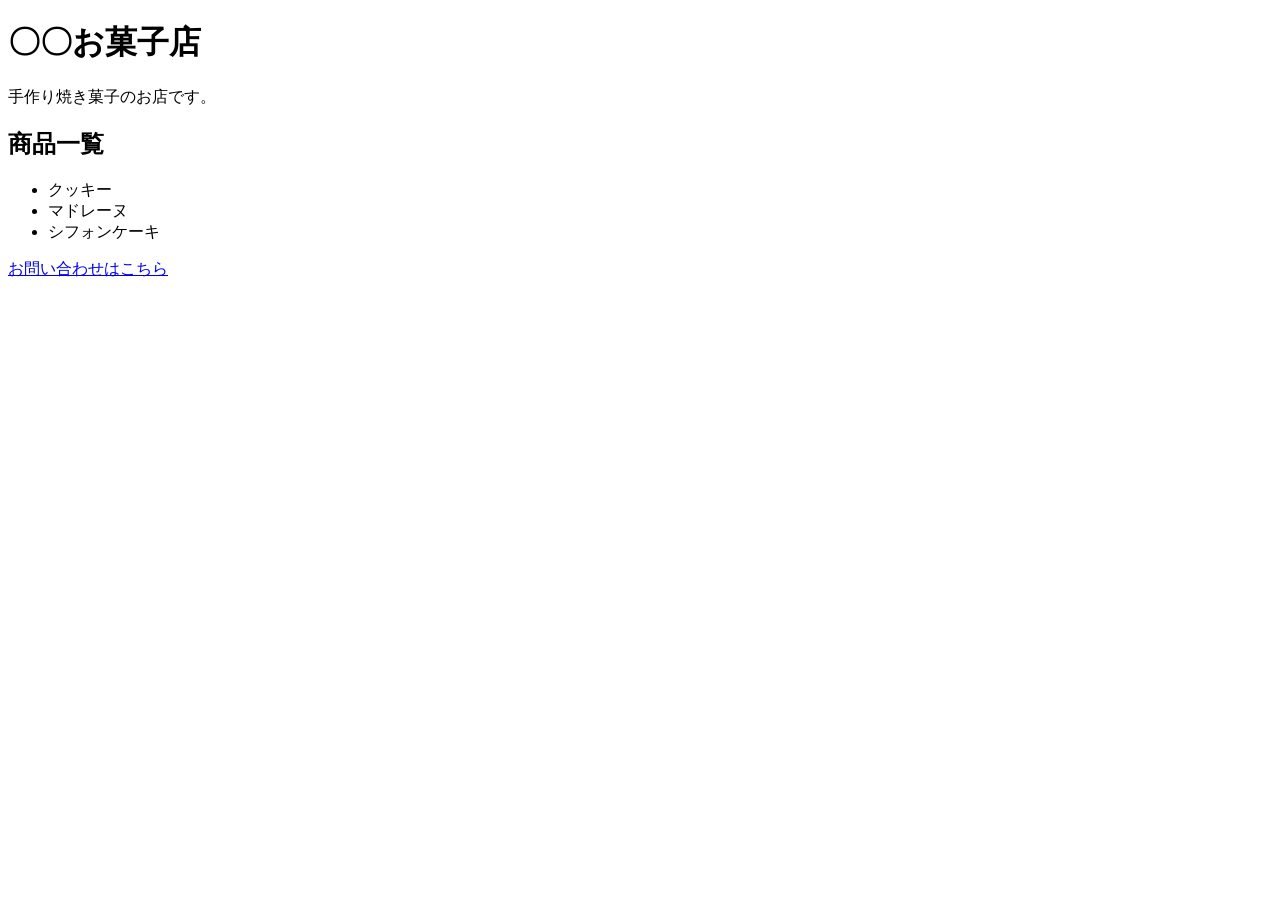
==== index.html @ 0783cb07 "Update and rename 和ここ.html to index.html" ====
<!DOCTYPE html>
<html>
<head>
  <meta charset="UTF-8">
  <title>お菓子屋さん</title>
</head>
<body>
  <h1>〇〇お菓子店</h1>
  <p>手作り焼き菓子のお店です。</p>

  <h2>商品一覧</h2>
  <ul>
    <li>クッキー</li>
    <li>マドレーヌ</li>
    <li>シフォンケーキ</li>
  </ul>

  <a href="#">お問い合わせはこちら</a>
  <script>
  alert("ようこそ！");
  </script>

</body>
</html>
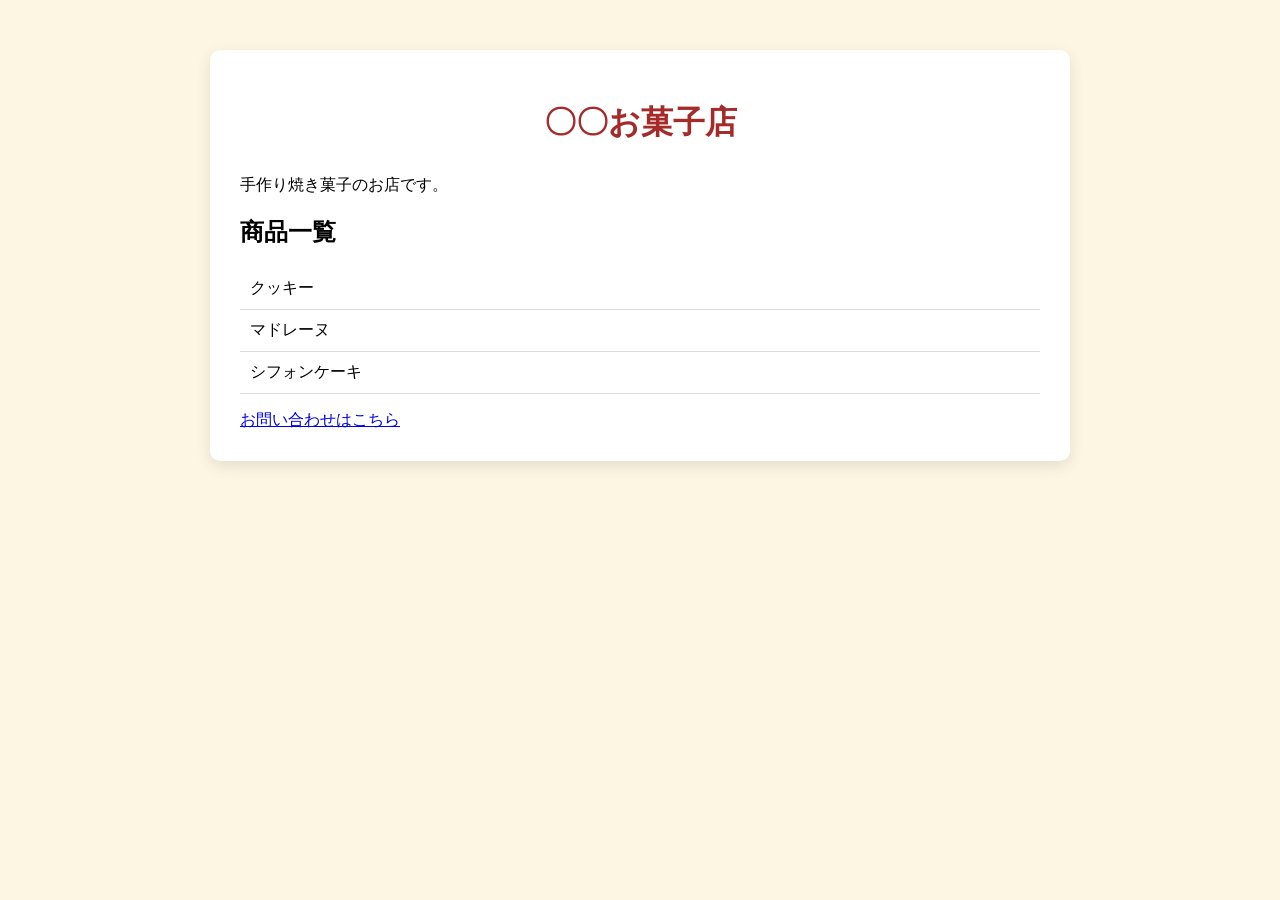
==== commit f98fec09: "Update index.html" ====
--- a/index.html
+++ b/index.html
@@ -3,22 +3,27 @@
 <head>
   <meta charset="UTF-8">
   <title>お菓子屋さん</title>
+  <link rel="stylesheet" href="style.css">
 </head>
 <body>
-  <h1>〇〇お菓子店</h1>
-  <p>手作り焼き菓子のお店です。</p>
+  <div class="container">
+    <h1>〇〇お菓子店</h1>
+    <p>手作り焼き菓子のお店です。</p>
 
-  <h2>商品一覧</h2>
-  <ul>
-    <li>クッキー</li>
-    <li>マドレーヌ</li>
-    <li>シフォンケーキ</li>
-  </ul>
+    <h2>商品一覧</h2>
+    <ul>
+      <li>クッキー</li>
+      <li>マドレーヌ</li>
+      <li>シフォンケーキ</li>
+    </ul>
 
-  <a href="#">お問い合わせはこちら</a>
-  <script>
-  alert("ようこそ！");
-  </script>
+    <a href="#">お問い合わせはこちら</a>
 
+    <script>
+      alert("ようこそ！");
+    </script>
+  </div>
 </body>
+
 </html>
+
--- a/style.css
+++ b/style.css
@@ -0,0 +1,30 @@
+body {
+  font-family: 'Helvetica', sans-serif;
+  background-color: #fdf6e3;
+  margin: 0;
+}
+
+.container {
+  max-width: 800px;
+  margin: 50px auto;
+  padding: 30px;
+  background: white;
+  border-radius: 10px;
+  box-shadow: 0 5px 15px rgba(0,0,0,0.1);
+}
+
+h1 {
+  color: brown;
+  text-align: center;
+  margin-bottom: 30px;
+}
+
+ul {
+  list-style: none;
+  padding: 0;
+}
+
+li {
+  padding: 10px;
+  border-bottom: 1px solid #ddd;
+}
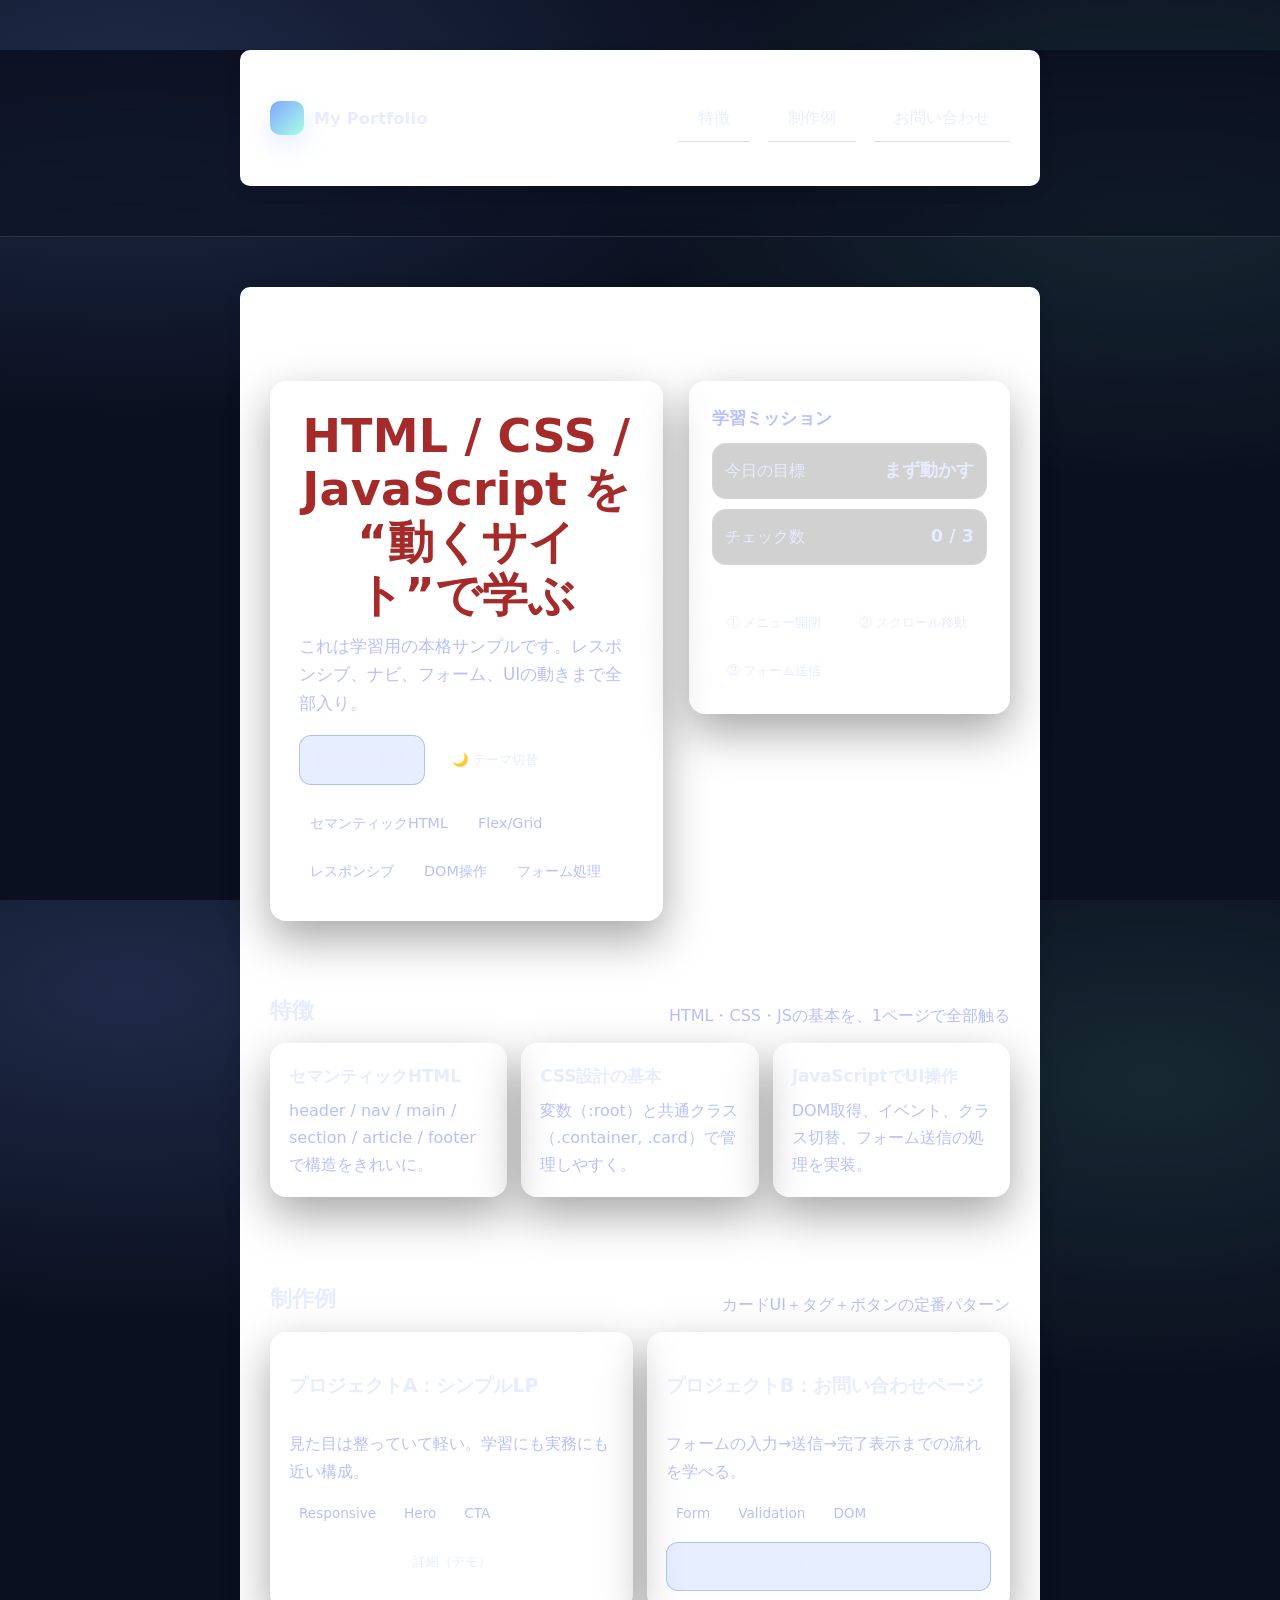
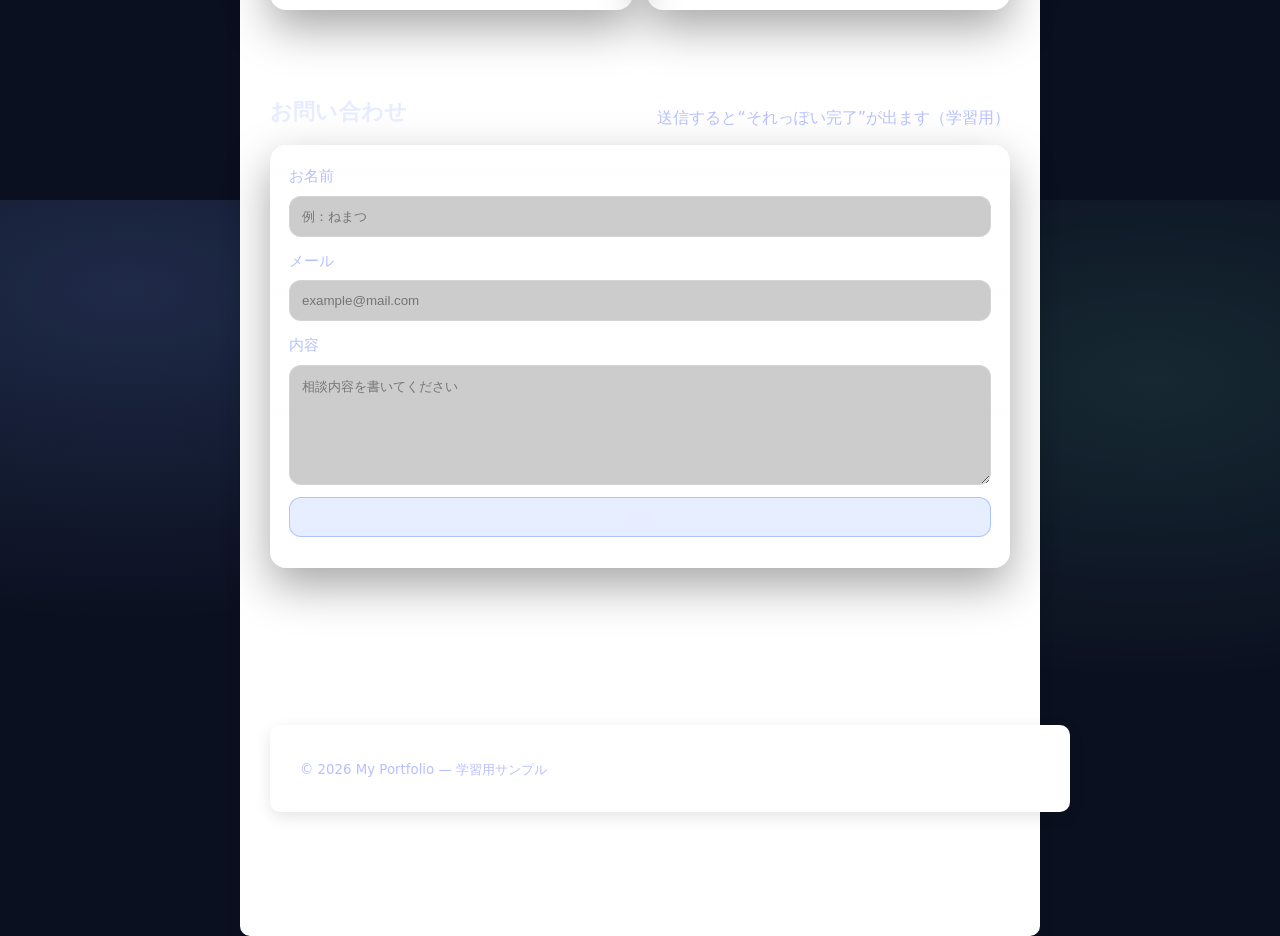
==== commit dd255c88: "Update index.html" ====
--- a/index.html
+++ b/index.html
@@ -1,29 +1,649 @@
-<!DOCTYPE html>
-<html>
+<!doctype html>
+<html lang="ja">
 <head>
-  <meta charset="UTF-8">
-  <title>お菓子屋さん</title>
-  <link rel="stylesheet" href="style.css">
+  <meta charset="utf-8" />
+  <meta name="viewport" content="width=device-width, initial-scale=1" />
+  <title>My Portfolio</title>
+  <meta name="description" content="HTML/CSS/JSの基礎が学べる本格1ページサイトのサンプル" />
+<link rel="stylesheet" href="style.css">
+
+  <style>
+    :root{
+      --bg:#0b1020;
+      --panel:#121a33;
+      --text:#e7ecff;
+      --muted:#b7c0ff;
+      --line:rgba(255,255,255,.14);
+      --accent:#7aa2ff;
+      --shadow:0 18px 45px rgba(0,0,0,.35);
+      --radius:16px;
+    }
+
+    *{ box-sizing:border-box; }
+    html,body{ height:100%; }
+    body{
+      margin:0;
+      font-family: system-ui, -apple-system, "Segoe UI", "Hiragino Kaku Gothic ProN", "Noto Sans JP", sans-serif;
+      background:
+        radial-gradient(1200px 600px at 10% 10%, rgba(122,162,255,.18), transparent 55%),
+        radial-gradient(900px 500px at 90% 20%, rgba(122,255,214,.10), transparent 60%),
+        var(--bg);
+      color:var(--text);
+      line-height:1.7;
+    }
+
+    a{ color:inherit; text-decoration:none; }
+    img{ max-width:100%; display:block; }
+
+    .container{
+      width:min(1100px, 92vw);
+      margin-inline:auto;
+    }
+
+    /* header */
+    header{
+      position:sticky;
+      top:0;
+      z-index:10;
+      backdrop-filter: blur(10px);
+      background: linear-gradient(to bottom, rgba(11,16,32,.92), rgba(11,16,32,.55));
+      border-bottom:1px solid var(--line);
+    }
+    .nav{
+      display:flex;
+      align-items:center;
+      justify-content:space-between;
+      padding:14px 0;
+    }
+    .brand{
+      display:flex;
+      gap:10px;
+      align-items:center;
+      font-weight:700;
+      letter-spacing:.3px;
+    }
+    .logo{
+      width:34px;
+      height:34px;
+      border-radius:10px;
+      background: linear-gradient(135deg, rgba(122,162,255,.95), rgba(122,255,214,.65));
+      box-shadow: 0 10px 25px rgba(122,162,255,.22);
+    }
+
+    nav ul{
+      list-style:none;
+      display:flex;
+      gap:18px;
+      padding:0;
+      margin:0;
+      align-items:center;
+    }
+    .navlink{
+      opacity:.9;
+      padding:8px 10px;
+      border-radius:10px;
+      transition: .15s ease;
+    }
+    .navlink:hover{ background: rgba(255,255,255,.06); opacity:1; }
+
+    .btn{
+      display:inline-flex;
+      align-items:center;
+      justify-content:center;
+      gap:8px;
+      padding:10px 14px;
+      border-radius:12px;
+      border:1px solid var(--line);
+      background: rgba(255,255,255,.06);
+      color:var(--text);
+      cursor:pointer;
+      transition:.15s ease;
+      user-select:none;
+    }
+    .btn:hover{ transform: translateY(-1px); background: rgba(255,255,255,.09); }
+    .btn:active{ transform: translateY(0px); }
+
+    .btn-primary{
+      border-color: rgba(122,162,255,.55);
+      background: rgba(122,162,255,.18);
+    }
+
+    .hamburger{
+      display:none;
+      width:44px;
+      height:44px;
+      border-radius:12px;
+    }
+
+    /* mobile menu */
+    .mobile{
+      display:none;
+      padding-bottom:14px;
+    }
+    .mobile.open{ display:block; }
+    .mobile a{
+      display:block;
+      padding:12px 10px;
+      border-radius:12px;
+      border:1px solid var(--line);
+      background: rgba(255,255,255,.04);
+      margin-top:10px;
+    }
+
+    /* hero */
+    .hero{
+      padding:64px 0 30px;
+    }
+    .hero-grid{
+      display:grid;
+      grid-template-columns: 1.1fr .9fr;
+      gap:26px;
+      align-items:start;
+    }
+    .card{
+      background: linear-gradient(180deg, rgba(255,255,255,.06), rgba(255,255,255,.03));
+      border:1px solid var(--line);
+      border-radius: var(--radius);
+      box-shadow: var(--shadow);
+    }
+    .hero-card{
+      padding:28px;
+    }
+    h1{
+      margin:0 0 10px;
+      font-size: clamp(28px, 4vw, 46px);
+      line-height:1.15;
+      letter-spacing:.2px;
+    }
+    .lead{
+      margin:0 0 18px;
+      color: var(--muted);
+      font-size: 1.05rem;
+    }
+    .hero-actions{
+      display:flex;
+      gap:12px;
+      flex-wrap:wrap;
+      margin-top: 18px;
+    }
+    .pillrow{
+      display:flex;
+      flex-wrap:wrap;
+      gap:8px;
+      margin-top: 18px;
+    }
+    .pill{
+      font-size:.9rem;
+      padding:7px 10px;
+      border-radius:999px;
+      border:1px solid var(--line);
+      background: rgba(255,255,255,.04);
+      color: var(--muted);
+    }
+
+    /* side panel */
+    .side{
+      padding:22px;
+    }
+    .side h2{
+      margin:0 0 10px;
+      font-size:1.05rem;
+      color: var(--muted);
+      font-weight:600;
+      letter-spacing:.2px;
+    }
+    .stat{
+      display:flex;
+      justify-content:space-between;
+      align-items:center;
+      padding:12px 12px;
+      border-radius:14px;
+      border:1px solid var(--line);
+      background: rgba(0,0,0,.18);
+      margin-top:10px;
+    }
+    .stat b{ font-size:1.1rem; }
+    .progress{
+      margin-top: 14px;
+      height:10px;
+      border-radius:999px;
+      background: rgba(255,255,255,.09);
+      overflow:hidden;
+      border:1px solid var(--line);
+    }
+    .progress > div{
+      height:100%;
+      width: 0%;
+      background: linear-gradient(90deg, rgba(122,162,255,.95), rgba(122,255,214,.75));
+      transition: width .35s ease;
+    }
+
+    /* sections */
+    section{
+      padding: 42px 0;
+    }
+    .section-title{
+      display:flex;
+      align-items:end;
+      justify-content:space-between;
+      gap:14px;
+      margin-bottom: 14px;
+    }
+    .section-title h2{
+      margin:0;
+      font-size:1.35rem;
+      letter-spacing:.2px;
+    }
+    .section-title p{
+      margin:0;
+      color: var(--muted);
+    }
+    .grid3{
+      display:grid;
+      grid-template-columns: repeat(3, 1fr);
+      gap:14px;
+    }
+    .feature{
+      padding:18px;
+    }
+    .feature h3{
+      margin:0 0 6px;
+      font-size:1.05rem;
+    }
+    .feature p{
+      margin:0;
+      color: var(--muted);
+    }
+
+    /* projects */
+    .projects{
+      display:grid;
+      grid-template-columns: repeat(2, 1fr);
+      gap:14px;
+    }
+    .project{
+      padding:18px;
+      display:flex;
+      flex-direction:column;
+      gap:10px;
+    }
+    .tagrow{
+      display:flex;
+      flex-wrap:wrap;
+      gap:8px;
+    }
+    .tag{
+      font-size:.85rem;
+      padding:6px 9px;
+      border-radius:999px;
+      border:1px solid var(--line);
+      color: var(--muted);
+      background: rgba(255,255,255,.03);
+    }
+
+    /* contact */
+    form{
+      display:grid;
+      gap:12px;
+    }
+    label{
+      display:grid;
+      gap:6px;
+      color: var(--muted);
+      font-size:.95rem;
+    }
+    input, textarea{
+      padding:12px 12px;
+      border-radius:12px;
+      border:1px solid var(--line);
+      background: rgba(0,0,0,.20);
+      color: var(--text);
+      outline:none;
+    }
+    input:focus, textarea:focus{
+      border-color: rgba(122,162,255,.7);
+      box-shadow: 0 0 0 4px rgba(122,162,255,.12);
+    }
+    textarea{ min-height: 120px; resize: vertical; }
+
+    .toast{
+      position: fixed;
+      left: 50%;
+      bottom: 18px;
+      transform: translateX(-50%);
+      background: rgba(18,26,51,.92);
+      border:1px solid var(--line);
+      border-radius: 999px;
+      padding: 10px 14px;
+      box-shadow: var(--shadow);
+      display:none;
+    }
+    .toast.show{ display:block; }
+
+    footer{
+      padding: 34px 0 44px;
+      color: var(--muted);
+      border-top: 1px solid var(--line);
+      margin-top: 30px;
+    }
+
+    /* responsive */
+    @media (max-width: 860px){
+      .hero-grid{ grid-template-columns: 1fr; }
+      .grid3{ grid-template-columns: 1fr; }
+      .projects{ grid-template-columns: 1fr; }
+      nav ul{ display:none; }
+      .hamburger{ display:inline-flex; }
+    }
+  </style>
 </head>
+
 <body>
-  <div class="container">
-    <h1>〇〇お菓子店</h1>
-    <p>手作り焼き菓子のお店です。</p>
-
-    <h2>商品一覧</h2>
-    <ul>
-      <li>クッキー</li>
-      <li>マドレーヌ</li>
-      <li>シフォンケーキ</li>
-    </ul>
-
-    <a href="#">お問い合わせはこちら</a>
-
-    <script>
-      alert("ようこそ！");
-    </script>
-  </div>
+  <header>
+    <div class="container">
+      <div class="nav">
+        <a class="brand" href="#top" aria-label="ホームに戻る">
+          <span class="logo" aria-hidden="true"></span>
+          <span>My Portfolio</span>
+        </a>
+
+        <nav aria-label="サイト内ナビゲーション">
+          <ul>
+            <li><a class="navlink" href="#features">特徴</a></li>
+            <li><a class="navlink" href="#projects">制作例</a></li>
+            <li><a class="navlink" href="#contact">お問い合わせ</a></li>
+          </ul>
+        </nav>
+
+        <button class="btn hamburger" id="menuBtn" aria-expanded="false" aria-controls="mobileMenu">
+          ☰
+          <span class="sr-only">メニュー</span>
+        </button>
+      </div>
+
+      <div class="mobile" id="mobileMenu">
+        <a href="#features">特徴</a>
+        <a href="#projects">制作例</a>
+        <a href="#contact">お問い合わせ</a>
+      </div>
+    </div>
+  </header>
+
+  <main id="top" class="container">
+    <section class="hero">
+      <div class="hero-grid">
+        <div class="card hero-card">
+          <h1>HTML / CSS / JavaScript を<br/>“動くサイト”で学ぶ</h1>
+          <p class="lead">
+            これは学習用の本格サンプルです。レスポンシブ、ナビ、フォーム、UIの動きまで全部入り。
+          </p>
+
+          <div class="hero-actions">
+            <a class="btn btn-primary" href="#projects">制作例を見る</a>
+            <button class="btn" id="themeBtn" type="button">🌙 テーマ切替</button>
+          </div>
+
+          <div class="pillrow" aria-label="このページで学べる要素">
+            <span class="pill">セマンティックHTML</span>
+            <span class="pill">Flex/Grid</span>
+            <span class="pill">レスポンシブ</span>
+            <span class="pill">DOM操作</span>
+            <span class="pill">フォーム処理</span>
+          </div>
+        </div>
+
+        <aside class="card side" aria-label="進捗パネル">
+          <h2>学習ミッション</h2>
+
+          <div class="stat">
+            <span>今日の目標</span>
+            <b id="goalText">まず動かす</b>
+          </div>
+
+          <div class="stat">
+            <span>チェック数</span>
+            <b><span id="doneCount">0</span> / 3</b>
+          </div>
+
+          <div class="progress" aria-label="進捗バー">
+            <div id="bar"></div>
+          </div>
+
+          <div class="pillrow" style="margin-top:14px;">
+            <button class="btn" id="check1" type="button">① メニュー開閉</button>
+            <button class="btn" id="check2" type="button">② スクロール移動</button>
+            <button class="btn" id="check3" type="button">③ フォーム送信</button>
+          </div>
+        </aside>
+      </div>
+    </section>
+
+    <section id="features">
+      <div class="section-title">
+        <h2>特徴</h2>
+        <p>HTML・CSS・JSの基本を、1ページで全部触る</p>
+      </div>
+
+      <div class="grid3">
+        <article class="card feature">
+          <h3>セマンティックHTML</h3>
+          <p>header / nav / main / section / article / footer で構造をきれいに。</p>
+        </article>
+
+        <article class="card feature">
+          <h3>CSS設計の基本</h3>
+          <p>変数（:root）と共通クラス（.container, .card）で管理しやすく。</p>
+        </article>
+
+        <article class="card feature">
+          <h3>JavaScriptでUI操作</h3>
+          <p>DOM取得、イベント、クラス切替、フォーム送信の処理を実装。</p>
+        </article>
+      </div>
+    </section>
+
+    <section id="projects">
+      <div class="section-title">
+        <h2>制作例</h2>
+        <p>カードUI＋タグ＋ボタンの定番パターン</p>
+      </div>
+
+      <div class="projects">
+        <article class="card project">
+          <h3>プロジェクトA：シンプルLP</h3>
+          <p class="lead" style="margin:0;color:var(--muted);font-size:1rem;">
+            見た目は整っていて軽い。学習にも実務にも近い構成。
+          </p>
+          <div class="tagrow">
+            <span class="tag">Responsive</span>
+            <span class="tag">Hero</span>
+            <span class="tag">CTA</span>
+          </div>
+          <button class="btn" type="button" data-toast="プロジェクトAを開く（仮）">詳細（デモ）</button>
+        </article>
+
+        <article class="card project">
+          <h3>プロジェクトB：お問い合わせページ</h3>
+          <p class="lead" style="margin:0;color:var(--muted);font-size:1rem;">
+            フォームの入力→送信→完了表示までの流れを学べる。
+          </p>
+          <div class="tagrow">
+            <span class="tag">Form</span>
+            <span class="tag">Validation</span>
+            <span class="tag">DOM</span>
+          </div>
+          <a class="btn btn-primary" href="#contact">フォームへ</a>
+        </article>
+      </div>
+    </section>
+
+    <section id="contact">
+      <div class="section-title">
+        <h2>お問い合わせ</h2>
+        <p>送信すると“それっぽい完了”が出ます（学習用）</p>
+      </div>
+
+      <div class="card" style="padding:18px;">
+        <form id="contactForm" novalidate>
+          <label>
+            お名前
+            <input id="name" name="name" type="text" placeholder="例：ねまつ" autocomplete="name" required />
+          </label>
+
+          <label>
+            メール
+            <input id="email" name="email" type="email" placeholder="example@mail.com" autocomplete="email" required />
+          </label>
+
+          <label>
+            内容
+            <textarea id="message" name="message" placeholder="相談内容を書いてください" required></textarea>
+          </label>
+
+          <button class="btn btn-primary" type="submit">送信</button>
+          <p id="formHint" style="margin:0;color:var(--muted);font-size:.95rem;"></p>
+        </form>
+      </div>
+    </section>
+
+    <footer>
+      <div class="container">
+        <small>© <span id="year"></span> My Portfolio — 学習用サンプル</small>
+      </div>
+    </footer>
+  </main>
+
+  <div class="toast" id="toast" role="status" aria-live="polite"></div>
+
+  <script>
+    // ===== 1) 便利関数（短く書くため）=====
+    const $ = (selector) => document.querySelector(selector);
+
+    // ===== 2) 年号を自動で入れる =====
+    $("#year").textContent = new Date().getFullYear();
+
+    // ===== 3) モバイルメニュー開閉 =====
+    const menuBtn = $("#menuBtn");
+    const mobileMenu = $("#mobileMenu");
+
+    menuBtn.addEventListener("click", () => {
+      const isOpen = mobileMenu.classList.toggle("open");
+      menuBtn.setAttribute("aria-expanded", String(isOpen));
+    });
+
+    // メニュー内リンクを押したら閉じる（スマホで便利）
+    mobileMenu.addEventListener("click", (e) => {
+      if (e.target.tagName === "A") {
+        mobileMenu.classList.remove("open");
+        menuBtn.setAttribute("aria-expanded", "false");
+      }
+    });
+
+    // ===== 4) スムーズスクロール（リンク移動を滑らかに）=====
+    document.addEventListener("click", (e) => {
+      const a = e.target.closest("a[href^='#']");
+      if (!a) return;
+
+      const id = a.getAttribute("href");
+      const target = document.querySelector(id);
+      if (!target) return;
+
+      e.preventDefault();
+      target.scrollIntoView({ behavior: "smooth", block: "start" });
+    });
+
+    // ===== 5) トースト（小さい通知）=====
+    const toast = $("#toast");
+    let toastTimer = null;
+
+    function showToast(text){
+      toast.textContent = text;
+      toast.classList.add("show");
+      clearTimeout(toastTimer);
+      toastTimer = setTimeout(() => toast.classList.remove("show"), 2200);
+    }
+
+    // data-toast を持つボタンを押したらトースト表示
+    document.addEventListener("click", (e) => {
+      const btn = e.target.closest("[data-toast]");
+      if (!btn) return;
+      showToast(btn.dataset.toast);
+    });
+
+    // ===== 6) テーマ切替（学習：クラス切替）=====
+    const themeBtn = $("#themeBtn");
+    let dark = true;
+
+    themeBtn.addEventListener("click", () => {
+      dark = !dark;
+
+      // CSS変数をJSで上書きして雰囲気を変える
+      document.documentElement.style.setProperty("--bg", dark ? "#0b1020" : "#f7f9ff");
+      document.documentElement.style.setProperty("--panel", dark ? "#121a33" : "#ffffff");
+      document.documentElement.style.setProperty("--text", dark ? "#e7ecff" : "#0b1020");
+      document.documentElement.style.setProperty("--muted", dark ? "#b7c0ff" : "#44507a");
+      document.documentElement.style.setProperty("--line", dark ? "rgba(255,255,255,.14)" : "rgba(0,0,0,.12)");
+
+      showToast(dark ? "🌙 ダークテーマ" : "☀️ ライトテーマ");
+    });
+
+    // ===== 7) ミッション（進捗バーの学習用）=====
+    const bar = $("#bar");
+    const doneCount = $("#doneCount");
+    const goalText = $("#goalText");
+
+    const done = new Set();
+
+    function updateProgress(){
+      doneCount.textContent = String(done.size);
+      bar.style.width = `${(done.size / 3) * 100}%`;
+
+      if (done.size === 0) goalText.textContent = "まず動かす";
+      if (done.size === 1) goalText.textContent = "仕組みを理解";
+      if (done.size === 2) goalText.textContent = "自分で改造";
+      if (done.size === 3) goalText.textContent = "完成！";
+    }
+
+    function markDone(key){
+      done.add(key);
+      updateProgress();
+    }
+
+    $("#check1").addEventListener("click", () => { markDone("menu"); showToast("① メニューOK"); });
+    $("#check2").addEventListener("click", () => { markDone("scroll"); showToast("② スクロールOK"); });
+    $("#check3").addEventListener("click", () => { markDone("form"); showToast("③ 送信OK"); });
+
+    updateProgress();
+
+    // ===== 8) フォーム送信（基礎バリデーション）=====
+    const form = $("#contactForm");
+    const hint = $("#formHint");
+
+    form.addEventListener("submit", (e) => {
+      e.preventDefault();
+
+      const name = $("#name").value.trim();
+      const email = $("#email").value.trim();
+      const message = $("#message").value.trim();
+
+      if (!name || !email || !message){
+        hint.textContent = "未入力があります。全部入れてください。";
+        showToast("入力チェック：未入力あり");
+        return;
+      }
+
+      if (!email.includes("@")){
+        hint.textContent = "メールの形式が変です（@が必要）。";
+        showToast("入力チェック：メール形式");
+        return;
+      }
+
+      // 学習用：本当はサーバーに送るけど、ここでは成功演出
+      hint.textContent = "送信しました！（学習用の疑似送信）";
+      showToast("送信完了 ✅");
+      form.reset();
+      markDone("form");
+    });
+  </script>
 </body>
-
 </html>
-
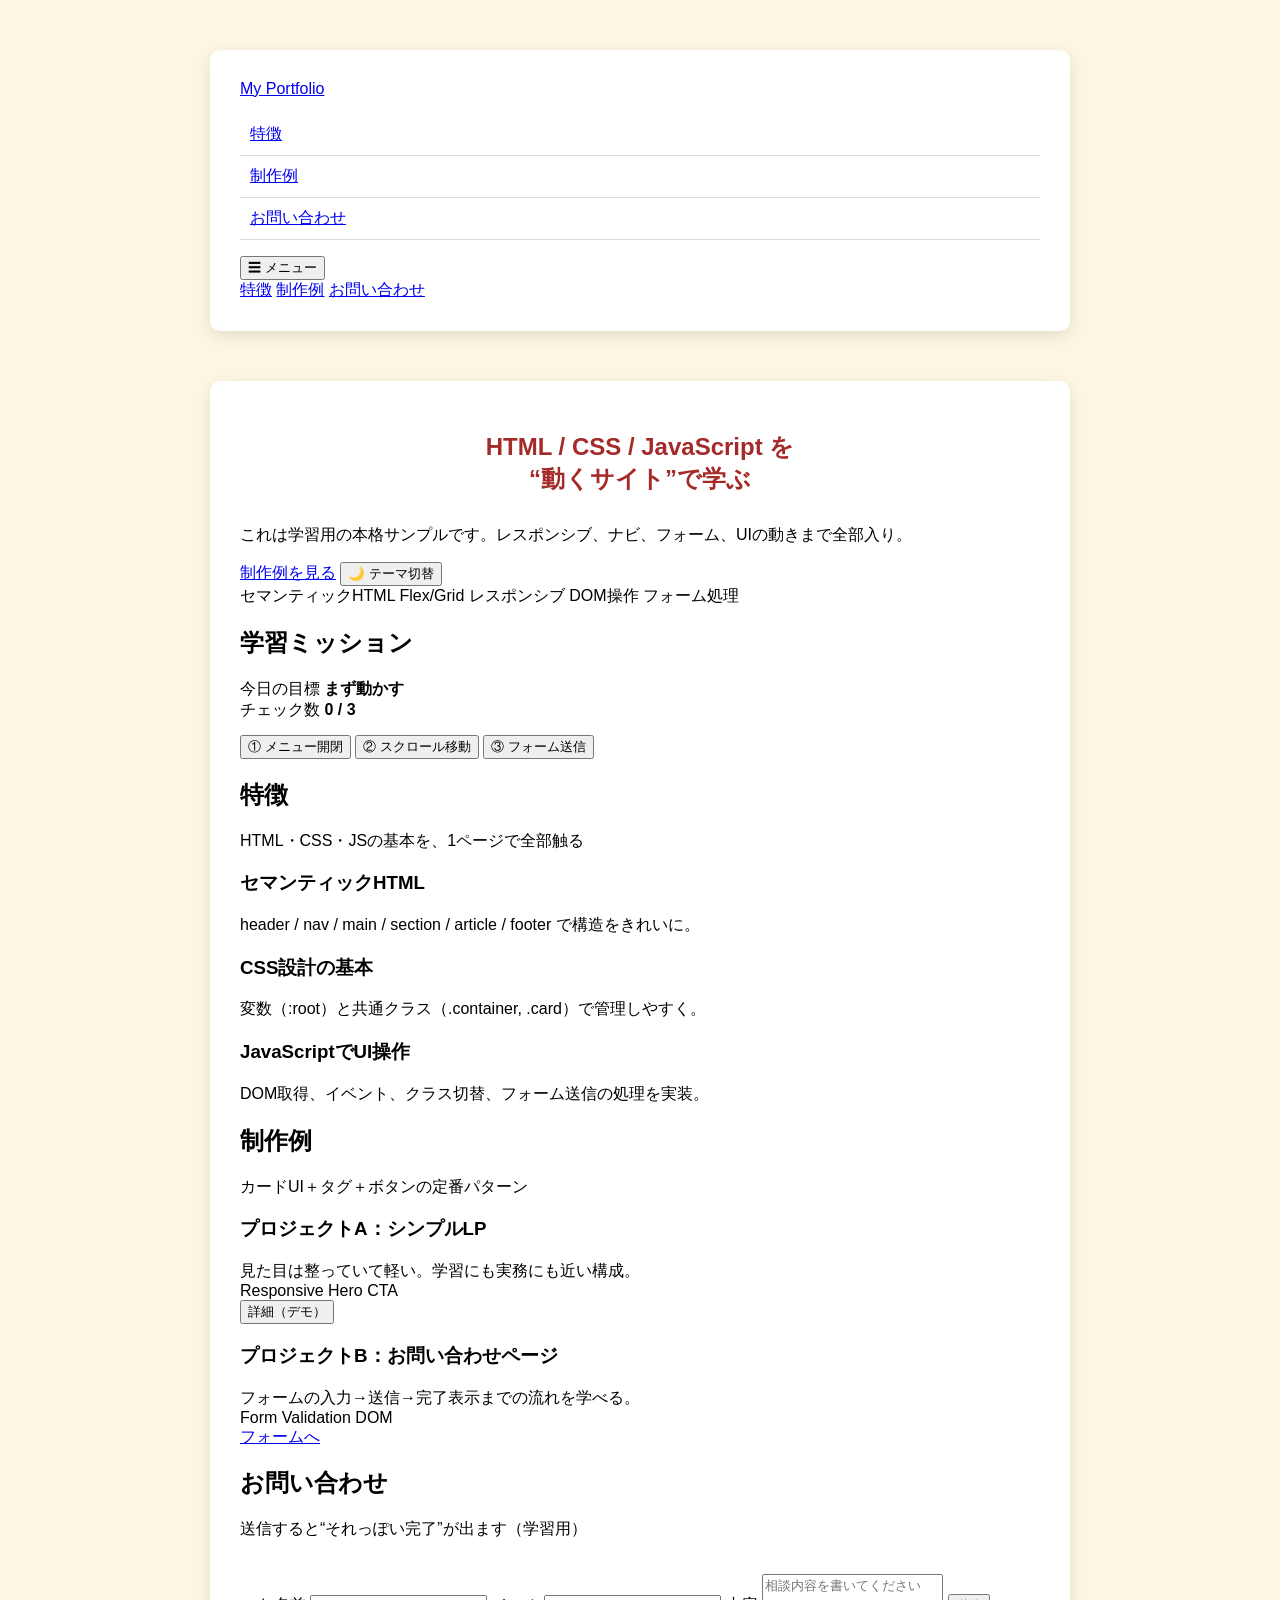
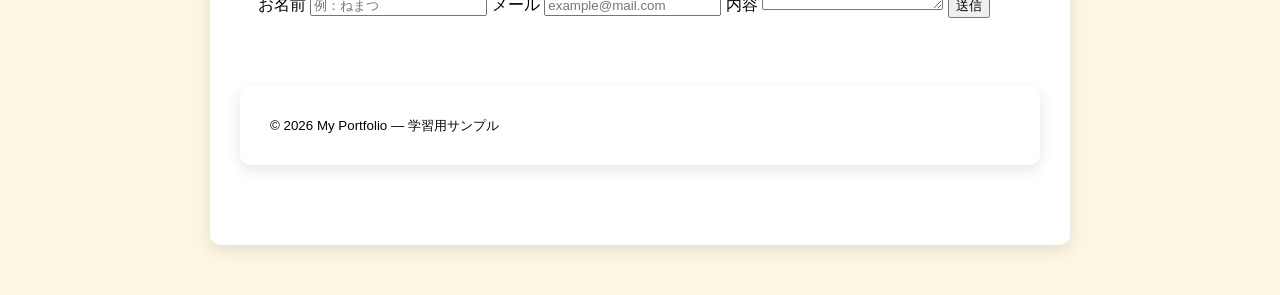
==== commit da409f7e: "Update index.html" ====
--- a/index.html
+++ b/index.html
@@ -7,337 +7,7 @@
   <meta name="description" content="HTML/CSS/JSの基礎が学べる本格1ページサイトのサンプル" />
 <link rel="stylesheet" href="style.css">
 
-  <style>
-    :root{
-      --bg:#0b1020;
-      --panel:#121a33;
-      --text:#e7ecff;
-      --muted:#b7c0ff;
-      --line:rgba(255,255,255,.14);
-      --accent:#7aa2ff;
-      --shadow:0 18px 45px rgba(0,0,0,.35);
-      --radius:16px;
-    }
-
-    *{ box-sizing:border-box; }
-    html,body{ height:100%; }
-    body{
-      margin:0;
-      font-family: system-ui, -apple-system, "Segoe UI", "Hiragino Kaku Gothic ProN", "Noto Sans JP", sans-serif;
-      background:
-        radial-gradient(1200px 600px at 10% 10%, rgba(122,162,255,.18), transparent 55%),
-        radial-gradient(900px 500px at 90% 20%, rgba(122,255,214,.10), transparent 60%),
-        var(--bg);
-      color:var(--text);
-      line-height:1.7;
-    }
-
-    a{ color:inherit; text-decoration:none; }
-    img{ max-width:100%; display:block; }
-
-    .container{
-      width:min(1100px, 92vw);
-      margin-inline:auto;
-    }
-
-    /* header */
-    header{
-      position:sticky;
-      top:0;
-      z-index:10;
-      backdrop-filter: blur(10px);
-      background: linear-gradient(to bottom, rgba(11,16,32,.92), rgba(11,16,32,.55));
-      border-bottom:1px solid var(--line);
-    }
-    .nav{
-      display:flex;
-      align-items:center;
-      justify-content:space-between;
-      padding:14px 0;
-    }
-    .brand{
-      display:flex;
-      gap:10px;
-      align-items:center;
-      font-weight:700;
-      letter-spacing:.3px;
-    }
-    .logo{
-      width:34px;
-      height:34px;
-      border-radius:10px;
-      background: linear-gradient(135deg, rgba(122,162,255,.95), rgba(122,255,214,.65));
-      box-shadow: 0 10px 25px rgba(122,162,255,.22);
-    }
-
-    nav ul{
-      list-style:none;
-      display:flex;
-      gap:18px;
-      padding:0;
-      margin:0;
-      align-items:center;
-    }
-    .navlink{
-      opacity:.9;
-      padding:8px 10px;
-      border-radius:10px;
-      transition: .15s ease;
-    }
-    .navlink:hover{ background: rgba(255,255,255,.06); opacity:1; }
-
-    .btn{
-      display:inline-flex;
-      align-items:center;
-      justify-content:center;
-      gap:8px;
-      padding:10px 14px;
-      border-radius:12px;
-      border:1px solid var(--line);
-      background: rgba(255,255,255,.06);
-      color:var(--text);
-      cursor:pointer;
-      transition:.15s ease;
-      user-select:none;
-    }
-    .btn:hover{ transform: translateY(-1px); background: rgba(255,255,255,.09); }
-    .btn:active{ transform: translateY(0px); }
-
-    .btn-primary{
-      border-color: rgba(122,162,255,.55);
-      background: rgba(122,162,255,.18);
-    }
-
-    .hamburger{
-      display:none;
-      width:44px;
-      height:44px;
-      border-radius:12px;
-    }
-
-    /* mobile menu */
-    .mobile{
-      display:none;
-      padding-bottom:14px;
-    }
-    .mobile.open{ display:block; }
-    .mobile a{
-      display:block;
-      padding:12px 10px;
-      border-radius:12px;
-      border:1px solid var(--line);
-      background: rgba(255,255,255,.04);
-      margin-top:10px;
-    }
-
-    /* hero */
-    .hero{
-      padding:64px 0 30px;
-    }
-    .hero-grid{
-      display:grid;
-      grid-template-columns: 1.1fr .9fr;
-      gap:26px;
-      align-items:start;
-    }
-    .card{
-      background: linear-gradient(180deg, rgba(255,255,255,.06), rgba(255,255,255,.03));
-      border:1px solid var(--line);
-      border-radius: var(--radius);
-      box-shadow: var(--shadow);
-    }
-    .hero-card{
-      padding:28px;
-    }
-    h1{
-      margin:0 0 10px;
-      font-size: clamp(28px, 4vw, 46px);
-      line-height:1.15;
-      letter-spacing:.2px;
-    }
-    .lead{
-      margin:0 0 18px;
-      color: var(--muted);
-      font-size: 1.05rem;
-    }
-    .hero-actions{
-      display:flex;
-      gap:12px;
-      flex-wrap:wrap;
-      margin-top: 18px;
-    }
-    .pillrow{
-      display:flex;
-      flex-wrap:wrap;
-      gap:8px;
-      margin-top: 18px;
-    }
-    .pill{
-      font-size:.9rem;
-      padding:7px 10px;
-      border-radius:999px;
-      border:1px solid var(--line);
-      background: rgba(255,255,255,.04);
-      color: var(--muted);
-    }
-
-    /* side panel */
-    .side{
-      padding:22px;
-    }
-    .side h2{
-      margin:0 0 10px;
-      font-size:1.05rem;
-      color: var(--muted);
-      font-weight:600;
-      letter-spacing:.2px;
-    }
-    .stat{
-      display:flex;
-      justify-content:space-between;
-      align-items:center;
-      padding:12px 12px;
-      border-radius:14px;
-      border:1px solid var(--line);
-      background: rgba(0,0,0,.18);
-      margin-top:10px;
-    }
-    .stat b{ font-size:1.1rem; }
-    .progress{
-      margin-top: 14px;
-      height:10px;
-      border-radius:999px;
-      background: rgba(255,255,255,.09);
-      overflow:hidden;
-      border:1px solid var(--line);
-    }
-    .progress > div{
-      height:100%;
-      width: 0%;
-      background: linear-gradient(90deg, rgba(122,162,255,.95), rgba(122,255,214,.75));
-      transition: width .35s ease;
-    }
-
-    /* sections */
-    section{
-      padding: 42px 0;
-    }
-    .section-title{
-      display:flex;
-      align-items:end;
-      justify-content:space-between;
-      gap:14px;
-      margin-bottom: 14px;
-    }
-    .section-title h2{
-      margin:0;
-      font-size:1.35rem;
-      letter-spacing:.2px;
-    }
-    .section-title p{
-      margin:0;
-      color: var(--muted);
-    }
-    .grid3{
-      display:grid;
-      grid-template-columns: repeat(3, 1fr);
-      gap:14px;
-    }
-    .feature{
-      padding:18px;
-    }
-    .feature h3{
-      margin:0 0 6px;
-      font-size:1.05rem;
-    }
-    .feature p{
-      margin:0;
-      color: var(--muted);
-    }
-
-    /* projects */
-    .projects{
-      display:grid;
-      grid-template-columns: repeat(2, 1fr);
-      gap:14px;
-    }
-    .project{
-      padding:18px;
-      display:flex;
-      flex-direction:column;
-      gap:10px;
-    }
-    .tagrow{
-      display:flex;
-      flex-wrap:wrap;
-      gap:8px;
-    }
-    .tag{
-      font-size:.85rem;
-      padding:6px 9px;
-      border-radius:999px;
-      border:1px solid var(--line);
-      color: var(--muted);
-      background: rgba(255,255,255,.03);
-    }
-
-    /* contact */
-    form{
-      display:grid;
-      gap:12px;
-    }
-    label{
-      display:grid;
-      gap:6px;
-      color: var(--muted);
-      font-size:.95rem;
-    }
-    input, textarea{
-      padding:12px 12px;
-      border-radius:12px;
-      border:1px solid var(--line);
-      background: rgba(0,0,0,.20);
-      color: var(--text);
-      outline:none;
-    }
-    input:focus, textarea:focus{
-      border-color: rgba(122,162,255,.7);
-      box-shadow: 0 0 0 4px rgba(122,162,255,.12);
-    }
-    textarea{ min-height: 120px; resize: vertical; }
-
-    .toast{
-      position: fixed;
-      left: 50%;
-      bottom: 18px;
-      transform: translateX(-50%);
-      background: rgba(18,26,51,.92);
-      border:1px solid var(--line);
-      border-radius: 999px;
-      padding: 10px 14px;
-      box-shadow: var(--shadow);
-      display:none;
-    }
-    .toast.show{ display:block; }
-
-    footer{
-      padding: 34px 0 44px;
-      color: var(--muted);
-      border-top: 1px solid var(--line);
-      margin-top: 30px;
-    }
-
-    /* responsive */
-    @media (max-width: 860px){
-      .hero-grid{ grid-template-columns: 1fr; }
-      .grid3{ grid-template-columns: 1fr; }
-      .projects{ grid-template-columns: 1fr; }
-      nav ul{ display:none; }
-      .hamburger{ display:inline-flex; }
-    }
-  </style>
-</head>
-
+  
 <body>
   <header>
     <div class="container">
@@ -647,3 +317,4 @@
   </script>
 </body>
 </html>
+
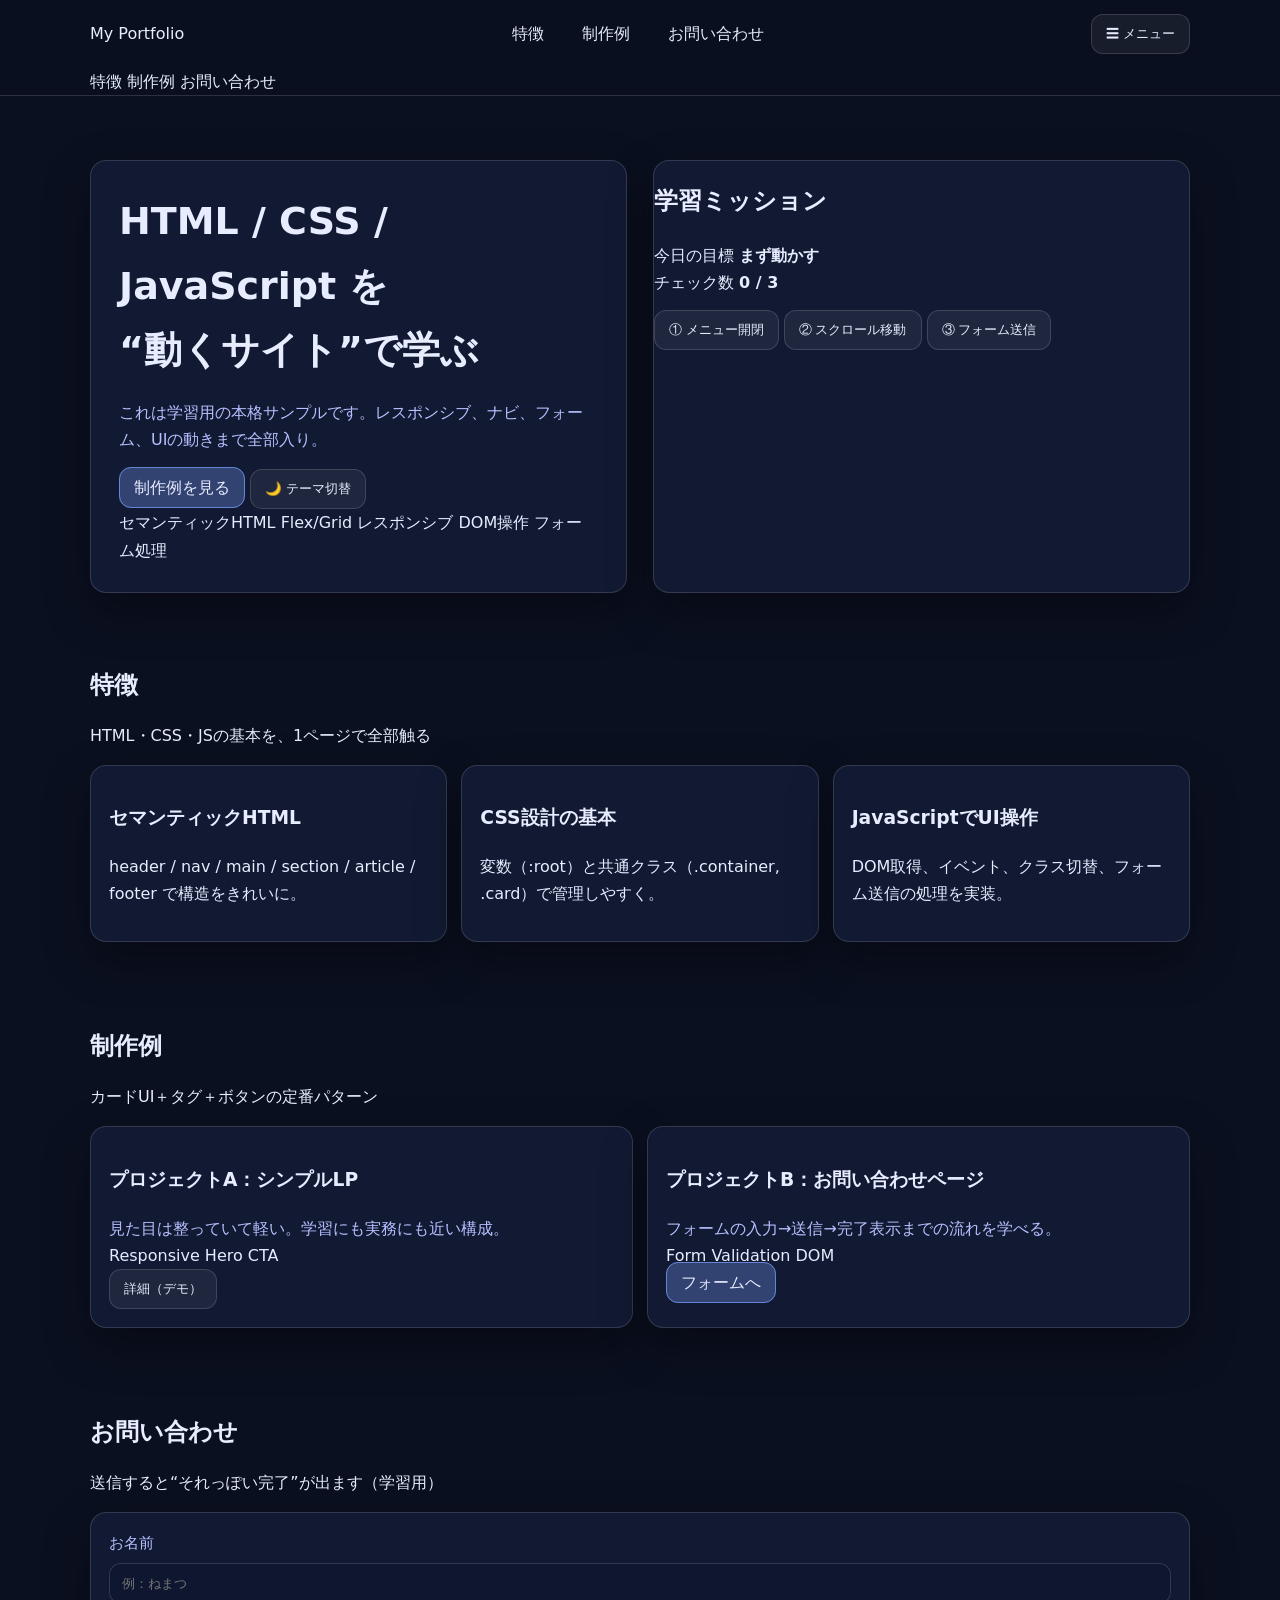
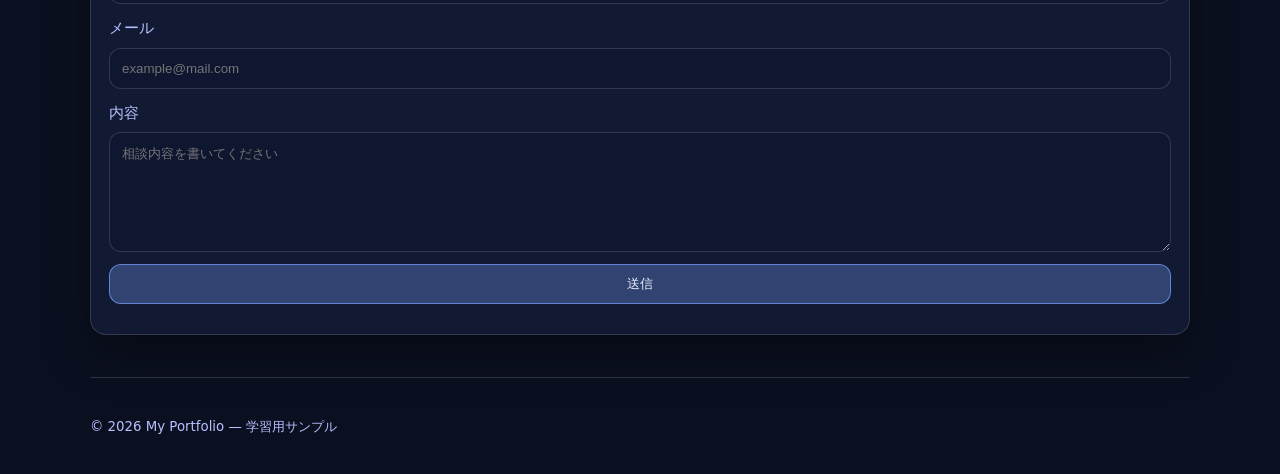
==== commit 9cbc7794: "Update index.html" ====
--- a/index.html
+++ b/index.html
@@ -5,8 +5,8 @@
   <meta name="viewport" content="width=device-width, initial-scale=1" />
   <title>My Portfolio</title>
   <meta name="description" content="HTML/CSS/JSの基礎が学べる本格1ページサイトのサンプル" />
-<link rel="stylesheet" href="style.css">
-
+  <link rel="stylesheet" href="style.css">
+</head>
   
 <body>
   <header>
@@ -318,3 +318,4 @@
 </body>
 </html>
 
+
--- a/style.css
+++ b/style.css
@@ -1,30 +1,193 @@
-body {
-  font-family: 'Helvetica', sans-serif;
-  background-color: #fdf6e3;
-  margin: 0;
+/* ===== 変数定義（色や共通設定）===== */
+:root{
+  --bg:#0b1020;
+  --panel:#121a33;
+  --text:#e7ecff;
+  --muted:#b7c0ff;
+  --line:rgba(255,255,255,.14);
+  --accent:#7aa2ff;
+  --shadow:0 18px 45px rgba(0,0,0,.35);
+  --radius:16px;
 }
 
-.container {
-  max-width: 800px;
-  margin: 50px auto;
-  padding: 30px;
-  background: white;
-  border-radius: 10px;
-  box-shadow: 0 5px 15px rgba(0,0,0,0.1);
+/* ===== 初期リセット ===== */
+*{ box-sizing:border-box; }
+
+html,body{ height:100%; }
+
+body{
+  margin:0;
+  font-family: system-ui, -apple-system, "Segoe UI", "Noto Sans JP", sans-serif;
+  background: var(--bg);
+  color:var(--text);
+  line-height:1.7;
 }
 
-h1 {
-  color: brown;
-  text-align: center;
-  margin-bottom: 30px;
+a{ color:inherit; text-decoration:none; }
+img{ max-width:100%; display:block; }
+
+/* ===== レイアウト共通 ===== */
+.container{
+  width:min(1100px, 92vw);
+  margin-inline:auto;
 }
 
-ul {
-  list-style: none;
-  padding: 0;
+.card{
+  background: var(--panel);
+  border:1px solid var(--line);
+  border-radius: var(--radius);
+  box-shadow: var(--shadow);
 }
 
-li {
-  padding: 10px;
-  border-bottom: 1px solid #ddd;
+/* ===== header ===== */
+header{
+  position:sticky;
+  top:0;
+  background: rgba(11,16,32,.95);
+  border-bottom:1px solid var(--line);
 }
+
+.nav{
+  display:flex;
+  justify-content:space-between;
+  align-items:center;
+  padding:14px 0;
+}
+
+nav ul{
+  list-style:none;
+  display:flex;
+  gap:18px;
+  padding:0;
+  margin:0;
+}
+
+.navlink{
+  padding:8px 10px;
+  border-radius:10px;
+}
+
+.navlink:hover{
+  background: rgba(255,255,255,.08);
+}
+
+/* ===== ボタン ===== */
+.btn{
+  padding:10px 14px;
+  border-radius:12px;
+  border:1px solid var(--line);
+  background: rgba(255,255,255,.06);
+  color:var(--text);
+  cursor:pointer;
+}
+
+.btn:hover{
+  background: rgba(255,255,255,.12);
+}
+
+.btn-primary{
+  background: rgba(122,162,255,.3);
+  border-color: rgba(122,162,255,.7);
+}
+
+/* ===== hero ===== */
+.hero{
+  padding:64px 0 30px;
+}
+
+.hero-grid{
+  display:grid;
+  grid-template-columns: 1fr 1fr;
+  gap:26px;
+}
+
+.hero-card{
+  padding:28px;
+}
+
+h1{
+  margin:0 0 10px;
+  font-size:38px;
+}
+
+.lead{
+  color:var(--muted);
+}
+
+/* ===== セクション ===== */
+section{
+  padding:42px 0;
+}
+
+.section-title{
+  margin-bottom:14px;
+}
+
+.section-title h2{
+  margin:0;
+}
+
+.grid3{
+  display:grid;
+  grid-template-columns: repeat(3,1fr);
+  gap:14px;
+}
+
+.feature{
+  padding:18px;
+}
+
+/* ===== プロジェクト ===== */
+.projects{
+  display:grid;
+  grid-template-columns: repeat(2,1fr);
+  gap:14px;
+}
+
+.project{
+  padding:18px;
+}
+
+/* ===== フォーム ===== */
+form{
+  display:grid;
+  gap:12px;
+}
+
+label{
+  display:grid;
+  gap:6px;
+  font-size:.95rem;
+  color:var(--muted);
+}
+
+input, textarea{
+  padding:12px;
+  border-radius:12px;
+  border:1px solid var(--line);
+  background:#0f1630;
+  color:var(--text);
+}
+
+input:focus, textarea:focus{
+  outline:none;
+  border-color:var(--accent);
+}
+
+textarea{
+  min-height:120px;
+}
+
+/* ===== footer ===== */
+footer{
+  padding:34px 0;
+  color:var(--muted);
+  border-top:1px solid var(--line);
+}
+
+/* ===== レスポンシブ ===== */
+@media (max-width:860px){
+  .hero-grid{ grid-template-columns:1fr; }
+  .grid3{ grid-template-columns:1fr; }
+  .projects{ grid-template-columns:1fr; }
+}
